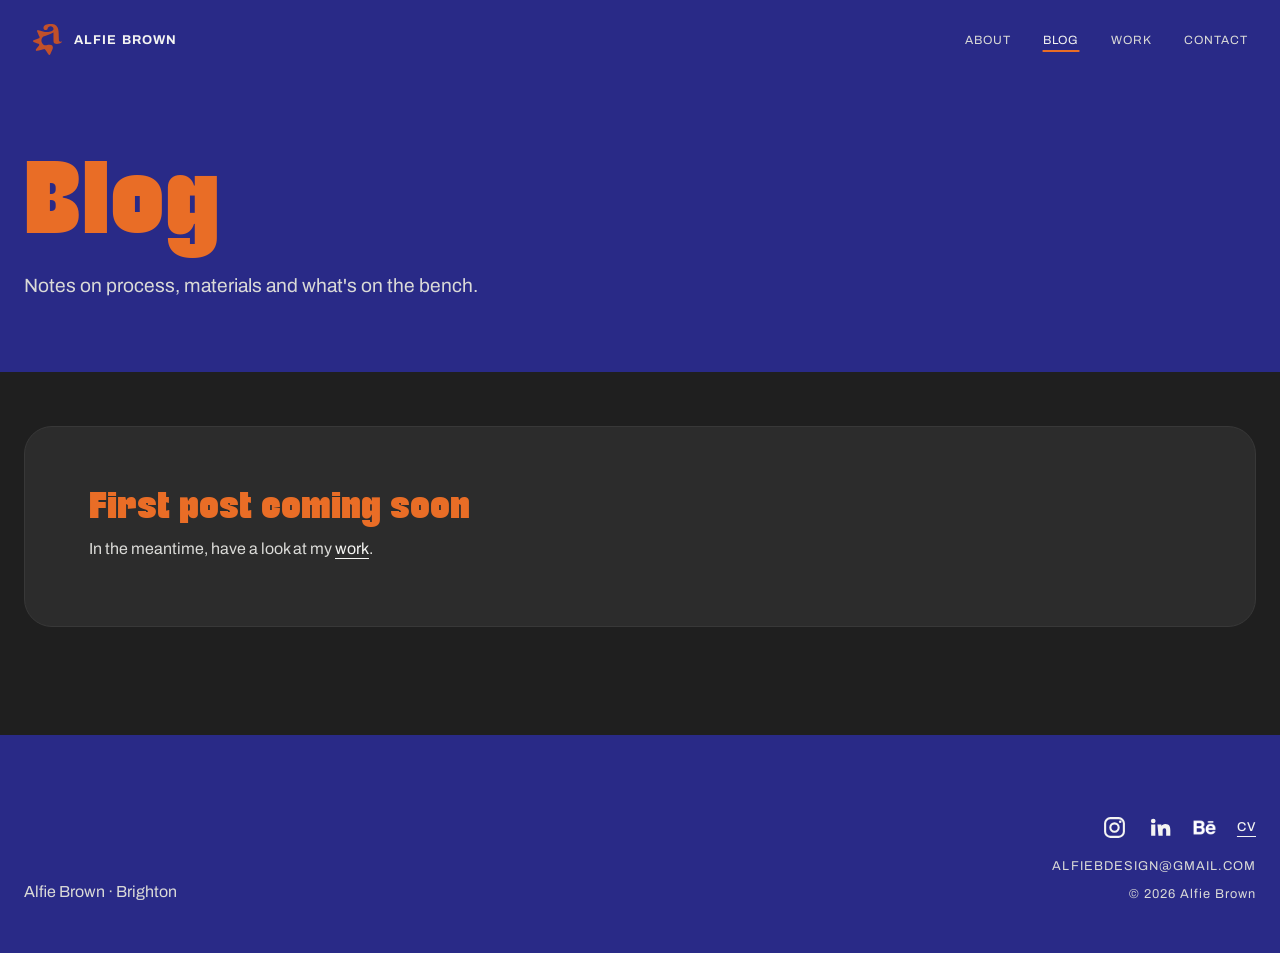
==== blog/index.html @ a63618ec "Add a Blog page and link it from the header - New /blog/ page in the homepage style: indigo intro ba" ====
<!DOCTYPE html>
<html lang="en">
<head>
  <meta charset="UTF-8">
  <meta name="viewport" content="width=device-width, initial-scale=1.0">
  <title>Blog | Alfie Brown</title>
  <link rel="icon" href="/assets/logos/a-logo.svg" type="image/svg+xml">
  <meta name="description" content="Notes from Alfie Brown, a Brighton-based product designer: process, materials and what's on the bench.">
  <link rel="canonical" href="https://alfiebrowndesign.co.uk/blog/">
  <meta property="og:type" content="website">
  <meta property="og:title" content="Blog | Alfie Brown">
  <meta property="og:description" content="Notes from Alfie Brown, a Brighton-based product designer: process, materials and what's on the bench.">
  <meta property="og:url" content="https://alfiebrowndesign.co.uk/blog/">
  <meta property="og:image" content="https://alfiebrowndesign.co.uk/assets/images/general/share-image.jpg">
  <meta name="twitter:card" content="summary_large_image">
  <meta name="twitter:title" content="Blog | Alfie Brown">
  <meta name="twitter:description" content="Notes from Alfie Brown, a Brighton-based product designer: process, materials and what's on the bench.">
  <meta name="twitter:image" content="https://alfiebrowndesign.co.uk/assets/images/general/share-image.jpg">
  <link rel="preconnect" href="https://fonts.googleapis.com">
  <link rel="preconnect" href="https://fonts.gstatic.com" crossorigin>
  <link rel="stylesheet" href="https://fonts.googleapis.com/css2?family=Archivo:wght@400;600;700;900&family=Archivo+Black&family=IBM+Plex+Mono:wght@400;500&display=swap">
  <link rel="stylesheet" href="/theme-tokens.css">
  <link rel="stylesheet" href="/site-header.css">
  <style>
    /* TODO: confirm Quwela DEMO licence (Ragamkata Studio) allows web use before publishing */
    @font-face {
      font-family: "Quwela";
      src: url("/assets/fonts/quwela-demo-regular.ttf") format("truetype");
      font-style: normal;
      font-weight: 400;
      font-display: swap;
    }

    /* Same tokens, header, hero band and footer as the homepage */
    :root { --header-h: 80px; }
    @media (max-width: 720px) { :root { --header-h: 64px; } }

    * { box-sizing: border-box; margin: 0; padding: 0; }

    html {
      scroll-behavior: smooth;
      background: var(--bg-page);
      overflow-x: clip;
    }

    body {
      position: relative;
      min-height: 100vh;
      background: var(--bg-page);
      color: var(--ink-body);
      font-family: var(--font-sans);
      line-height: 1.6;
      overflow-x: hidden;
    }

    a { color: inherit; text-decoration: none; }

    .page-shell {
      display: flex;
      flex-direction: column;
      width: min(1280px, calc(100% - 48px));
      min-height: 100vh;
      margin: 0 auto;
    }

    .page-shell > main { flex: 1; }

    /* Header: clear over the indigo band, frosted once you scroll */
    .sticky-header {
      background: transparent;
      border-bottom: 1px solid transparent;
      box-shadow: none;
      backdrop-filter: none;
      -webkit-backdrop-filter: none;
      transition: background-color 300ms ease, border-color 300ms ease, box-shadow 300ms ease;
    }

    .sticky-header.is-scrolled {
      background: rgba(31, 31, 31, 0.82);
      border-bottom-color: var(--rule);
      box-shadow: 0 8px 32px rgba(0, 0, 0, 0.35), inset 0 1px 0 rgba(255, 255, 255, 0.04);
      backdrop-filter: blur(20px) saturate(180%);
      -webkit-backdrop-filter: blur(20px) saturate(180%);
    }

    .site-header-nav a { color: var(--ink-body); }

    .site-header-nav a:hover,
    .site-header-nav a:focus-visible,
    .site-header-nav a[aria-current="page"] {
      color: var(--ink-strong);
      text-decoration: underline;
      text-decoration-color: var(--accent);
      text-decoration-thickness: 2px;
      text-underline-offset: 6px;
    }

    .site-header-menu-links a:focus-visible {
      outline: 2px solid var(--focus);
      outline-offset: 6px;
    }

    .site-header-menu-panel { transition: opacity 180ms ease, visibility 0s linear 180ms; }
    .site-header-menu-panel.is-open { transition: opacity 180ms ease, visibility 0s; }

    /* Indigo intro band, full bleed like the homepage hero */
    .blog-hero {
      position: relative;
      left: 50%;
      width: 100vw;
      transform: translateX(-50%);
      padding: calc(var(--header-h) + clamp(48px, 9vh, 96px)) 0 clamp(48px, 8vh, 88px);
      background: var(--brand-indigo);
    }

    .blog-hero__inner {
      width: min(1280px, calc(100% - 48px));
      margin: 0 auto;
    }

    .blog-hero h1 {
      margin: 0 0 20px;
      color: var(--accent);
      font-family: "Quwela", var(--font-sans);
      font-size: clamp(3.5rem, 8vw, 6rem);
      font-weight: 400;
      line-height: 0.95;
    }

    .blog-hero p {
      max-width: 60ch;
      color: var(--ink-body);
      font-size: 1.2rem;
      line-height: 1.45;
    }

    /* Posts use the same card pattern as the work grid */
    .posts {
      padding: 54px 0 12px;
    }

    .post-list {
      display: grid;
      grid-template-columns: repeat(2, minmax(0, 1fr));
      gap: 34px clamp(28px, 7vw, 66px);
    }

    .post-item {
      position: relative;
      display: flex;
      min-width: 0;
      flex-direction: column;
    }

    .post-thumb {
      position: relative;
      width: 100%;
      aspect-ratio: 1.6;
      overflow: hidden;
      border-radius: 28px;
      background-color: var(--bg-raised);
    }

    .post-thumb img {
      position: absolute;
      inset: 0;
      width: 100%;
      height: 100%;
      object-fit: cover;
      transition: scale 600ms cubic-bezier(0.2, 0.8, 0.2, 1);
    }

    .post-item:hover .post-thumb img,
    .post-item:has(h3 a:focus-visible) .post-thumb img { scale: 1.03; }

    .post-item:has(h3 a:focus-visible) .post-thumb {
      outline: 2px solid var(--focus);
      outline-offset: 4px;
    }

    .post-meta {
      display: flex;
      flex-direction: column;
      gap: 0.4rem;
      padding: 14px 0 0;
    }

    .post-tag {
      color: var(--ink-muted);
      font-family: "IBM Plex Mono", monospace;
      font-size: 0.72rem;
      font-weight: 500;
      letter-spacing: 0.12em;
      line-height: 1.4;
      text-transform: uppercase;
    }

    .post-meta h3 {
      color: var(--ink-body);
      font-family: "IBM Plex Mono", monospace;
      font-size: 0.8rem;
      font-weight: 400;
      line-height: 1.2;
    }

    .post-meta h3 a {
      display: inline-block;
      padding-bottom: 0.15em;
      background: linear-gradient(var(--accent), var(--accent)) left bottom / 0% 2px no-repeat;
      transition: background-size 1s cubic-bezier(0.22, 1, 0.36, 1), color 200ms ease;
    }

    .post-meta h3 a::after {
      content: "";
      position: absolute;
      inset: 0;
    }

    .post-item:hover .post-meta h3 a,
    .post-meta h3 a:focus-visible {
      background-size: 100% 2px;
      color: var(--accent-text);
      outline: none;
    }

    .post-desc {
      max-width: 60ch;
      color: var(--ink-body);
      font-size: 0.95rem;
      line-height: 1.5;
    }

    /* Shown until the first post goes up */
    .blog-empty {
      display: grid;
      gap: 10px;
      padding: clamp(32px, 6vw, 64px);
      border: 1px solid var(--rule);
      border-radius: 28px;
      background: var(--bg-raised);
    }

    .blog-empty h2 {
      color: var(--accent);
      font-family: "Quwela", var(--font-sans);
      font-size: clamp(1.6rem, 3vw, 2.2rem);
      font-weight: 400;
      line-height: 1;
    }

    .blog-empty p {
      color: var(--ink-body);
      font-size: 1rem;
    }

    .blog-empty a {
      color: var(--ink-strong);
      text-decoration: underline;
      text-decoration-thickness: 1px;
      text-underline-offset: 4px;
    }

    .blog-empty a:hover,
    .blog-empty a:focus-visible { color: var(--accent-text); }

    @media (prefers-reduced-motion: reduce) {
      .post-thumb img,
      .post-meta h3 a { transition: none; }
      .post-item:hover .post-thumb img,
      .post-item:has(h3 a:focus-visible) .post-thumb img { scale: 1; }
    }

    @media (max-width: 767px) {
      .post-list { grid-template-columns: minmax(0, 1fr); gap: 2.5rem; }
      .blog-hero p { font-size: 1.05rem; }
    }

    /* Footer, as on the homepage */
    .site-footer {
      display: flex;
      align-items: flex-end;
      justify-content: space-between;
      gap: 2rem;
      width: 100vw;
      padding: 72px max(24px, calc((100vw - 1280px) / 2)) 48px;
      margin: 96px 0 0 calc(50% - 50vw);
      background: var(--brand-indigo);
      color: var(--ink-body);
    }

    .footer-copy { max-width: 560px; }

    .footer-meta {
      display: flex;
      flex-direction: column;
      align-items: flex-end;
      gap: 0.5rem;
      color: var(--ink-body);
      font-size: 0.8rem;
      letter-spacing: 0.08em;
      text-transform: uppercase;
    }

    .footer-meta .footer-name { text-transform: none; }

    .footer-social {
      display: flex;
      align-items: center;
      gap: 0.25rem;
    }

    .instagram-link,
    .linkedin-link,
    .behance-link {
      display: inline-flex;
      padding: 0.5rem;
      color: var(--ink-strong);
      transition: color 0.25s ease, opacity 0.25s ease;
    }

    .instagram-link svg,
    .linkedin-link svg,
    .behance-link img { width: 25px; height: 25px; }

    .behance-link img { filter: brightness(0) invert(1); }
    .behance-link:hover,
    .behance-link:focus-visible { opacity: 0.7; }

    .instagram-link .instagram-gradient { opacity: 0; transition: opacity 0.25s ease; }
    .instagram-link:hover .instagram-gradient,
    .instagram-link:focus-visible .instagram-gradient { opacity: 1; }

    .linkedin-link:hover,
    .linkedin-link:focus-visible { color: #0A66C2; }

    .footer-meta .cv-link {
      padding: 0 0 0 8px;
      color: var(--ink-strong);
      font-size: 0.8rem;
      font-weight: 500;
      letter-spacing: 0.08em;
      text-decoration: underline;
      text-decoration-thickness: 1px;
      text-underline-offset: 5px;
    }

    .footer-meta .cv-link:hover,
    .footer-meta .cv-link:focus-visible {
      color: var(--ink-strong);
      text-decoration-thickness: 2px;
    }

    @media (max-width: 900px) {
      .site-footer { flex-direction: column; align-items: flex-start; }
      .footer-meta { align-items: flex-start; }
    }

    .visually-hidden {
      position: absolute;
      width: 1px;
      height: 1px;
      overflow: hidden;
      clip-path: inset(50%);
      white-space: nowrap;
    }
  </style>
</head>
<body id="top">
  <div class="page-shell">
    <header class="sticky-header site-header">
      <div class="site-header-brand">
        <a href="/" aria-label="Back to home"><img class="site-header-logo" src="/assets/logos/a-logo.svg" alt="Alfie Brown logo"></a>
        <span>Alfie Brown</span>
      </div>
      <nav class="site-header-nav" aria-label="Main navigation">
        <a href="/#about">About</a>
        <a href="/blog/" aria-current="page">Blog</a>
        <a href="/#work">Work</a>
        <a href="/#contact">Contact</a>
      </nav>
      <button class="site-header-menu-toggle" type="button" aria-label="Open menu" aria-expanded="false" aria-controls="menu-panel">
        <span></span>
        <span></span>
        <span></span>
      </button>
    </header>
    <div class="site-header-menu-panel" id="menu-panel" aria-hidden="true">
      <nav class="site-header-menu-links" aria-label="Mobile navigation">
        <a href="/#about">About</a>
        <a href="/blog/" aria-current="page">Blog</a>
        <a href="/#work">Work</a>
        <a href="/#contact">Contact</a>
      </nav>
    </div>

    <main>
      <section class="blog-hero" aria-labelledby="blog-title">
        <div class="blog-hero__inner">
          <h1 id="blog-title">Blog</h1>
          <!-- Intro line: swap for Alfie's own text -->
          <p>Notes on process, materials and what's on the bench.</p>
        </div>
      </section>

      <section class="posts" aria-labelledby="posts-title">
        <h2 class="visually-hidden" id="posts-title">Posts</h2>

        <!--
          Posts go in .post-list, newest first. Copy this block for each one:

          <article class="post-item">
            <div class="post-thumb"><img src="/assets/images/blog/POST-IMAGE.webp" alt="DESCRIBE THE IMAGE" loading="lazy"></div>
            <div class="post-meta">
              <p class="post-tag"><time datetime="2026-11-01">1 Nov 2026</time> · Process</p>
              <h3><a href="/blog/POST-SLUG">Post title</a></h3>
              <p class="post-desc">One or two sentences on what the post is about.</p>
            </div>
          </article>

          Remove .blog-empty once the first post is in.
        -->
        <div class="post-list"></div>

        <div class="blog-empty">
          <h2>First post coming soon</h2>
          <p>In the meantime, have a look at my <a href="/#work">work</a>.</p>
        </div>
      </section>
    </main>

    <footer class="site-footer">
      <div class="footer-copy">
        <span>Alfie Brown · Brighton</span>
      </div>
      <div class="footer-meta">
        <div class="footer-social">
          <a class="instagram-link" href="https://www.instagram.com/alfiebdesign/" target="_blank" rel="noopener noreferrer" aria-label="Instagram"><svg viewBox="0 0 24 24" aria-hidden="true"><defs><linearGradient id="instagram-gradient-fill" x1="0" y1="24" x2="24" y2="0" gradientUnits="userSpaceOnUse"><stop offset="0" stop-color="#feda75"/><stop offset="0.5" stop-color="#d62976"/><stop offset="1" stop-color="#4f5bd5"/></linearGradient></defs><rect x="3" y="3" width="18" height="18" rx="5" fill="none" stroke="currentColor" stroke-width="2"/><circle cx="12" cy="12" r="4" fill="none" stroke="currentColor" stroke-width="2"/><circle cx="17.5" cy="6.5" r="1.25" fill="currentColor"/><g class="instagram-gradient" fill="none" stroke="url(#instagram-gradient-fill)" stroke-width="2"><rect x="3" y="3" width="18" height="18" rx="5"/><circle cx="12" cy="12" r="4"/></g><circle class="instagram-gradient" cx="17.5" cy="6.5" r="1.25" fill="url(#instagram-gradient-fill)"/></svg></a>
          <a class="linkedin-link" href="https://www.linkedin.com/in/alfie-brown-148322386" target="_blank" rel="noopener noreferrer" aria-label="LinkedIn"><svg viewBox="0 0 24 24" aria-hidden="true"><path fill="currentColor" d="M4 9h4v11H4zM6 3.5a2.25 2.25 0 1 1 0 4.5 2.25 2.25 0 0 1 0-4.5zM10 9h3.8v1.6h.05c.53-1 1.83-2 3.77-2 4.03 0 4.78 2.65 4.78 6.1V20h-4v-4.7c0-1.12-.02-2.56-1.56-2.56-1.56 0-1.8 1.22-1.8 2.48V20h-4z"/></svg></a>
          <a class="behance-link" href="https://www.behance.net/alfiebrown15" target="_blank" rel="noopener noreferrer" aria-label="Behance"><img src="/assets/logos/behance.webp" alt="" aria-hidden="true"></a>
          <a class="cv-link" href="/assets/files/alfie-brown-cv.pdf" target="_blank" rel="noopener noreferrer">CV</a>
        </div>
        <a href="mailto:alfiebdesign@gmail.com">alfiebdesign@gmail.com</a>
        <span class="footer-name">© 2026 Alfie Brown</span>
      </div>
    </footer>
  </div>

  <script>
    const header = document.querySelector('.sticky-header');
    const menuToggle = document.querySelector('.site-header-menu-toggle');
    const menuPanel = document.getElementById('menu-panel');
    const menuLinks = menuPanel.querySelectorAll('a');

    const syncHeaderState = () => header.classList.toggle('is-scrolled', window.scrollY > 40);
    window.addEventListener('scroll', syncHeaderState, { passive: true });
    syncHeaderState();

    const setMenu = (open, returnFocus = false) => {
      menuToggle.setAttribute('aria-expanded', String(open));
      menuToggle.setAttribute('aria-label', open ? 'Close menu' : 'Open menu');
      menuPanel.classList.toggle('is-open', open);
      menuPanel.setAttribute('aria-hidden', String(!open));
      document.body.classList.toggle('site-menu-open', open);
      if (open) menuLinks[0].focus();
      else if (returnFocus) menuToggle.focus();
    };

    menuToggle.addEventListener('click', () => setMenu(menuToggle.getAttribute('aria-expanded') !== 'true'));
    menuLinks.forEach((link) => link.addEventListener('click', () => setMenu(false)));
    document.addEventListener('keydown', (event) => {
      if (event.key === 'Escape' && menuToggle.getAttribute('aria-expanded') === 'true') setMenu(false, true);
    });
  </script>
</body>
</html>
---- theme-tokens.css ----
:root {
  /* surfaces */
  --bg-page: #1F1F1F;
  --bg-raised: #2C2C2C;
  --bg-sunken: #2C2C2C;

  /* ink */
  --ink-body: #DADAD7;
  --ink-strong: #F4F4F2;
  --ink-muted: #9A9A96;

  /* title */
  --title: #F4F4F2;

  /* brand */
  --brand-indigo: #292A87;

  /* accent */
  --accent: #E96D26;
  --accent-text: #E96D26;
  --accent-deep: #E96D26;
  --on-accent: #1F1F1F;

  /* lines */
  --rule: #383838;
  --border-control: #383838;
  --focus: #E96D26;

  /* radii */
  --radius-sm: 4px;
  --radius-md: 10px;
  --radius-lg: 20px;
  --radius-pill: 999px;

  /* shadows */
  --shadow-sm: 0 1px 2px rgba(0, 0, 0, 0.2);
  --shadow-md: 0 6px 18px rgba(0, 0, 0, 0.3);
  --shadow-lift: 0 18px 40px rgba(0, 0, 0, 0.4);

  /* spacing */
  --space-1: 4px;
  --space-2: 8px;
  --space-3: 12px;
  --space-4: 16px;
  --space-5: 24px;
  --space-6: 32px;
  --space-7: 48px;
  --space-8: 64px;
  --space-9: 96px;
  --space-10: 128px;
  --space-11: 160px;

  /* line-length caps */
  --measure-narrow: 46ch;
  --measure-default: 62ch;
  --measure-wide: 76ch;

  /* typography */
  --font-display: "Archivo Black", "Archivo", system-ui, sans-serif;
  --font-sans: "Archivo", system-ui, sans-serif;
}

p {
  max-width: var(--measure-default);
  font-weight: 400;
  text-align: left;
}
---- site-header.css ----
.site-header {
  position: fixed;
  top: 0;
  left: 0;
  right: 0;
  z-index: 1000;
  display: flex;
  align-items: center;
  justify-content: space-between;
  width: 100%;
  min-height: 80px;
  padding: 1rem clamp(1.25rem, 4vw, 2rem);
  background: rgba(31, 31, 31, 0.82);
  border-bottom: 1px solid var(--rule);
  box-shadow: 0 8px 32px rgba(0, 0, 0, 0.35), inset 0 1px 0 rgba(255, 255, 255, 0.04);
  box-sizing: border-box;
  backdrop-filter: blur(20px) saturate(180%);
  -webkit-backdrop-filter: blur(20px) saturate(180%);
}
.site-header-logo {
  display: block;
  width: 31.2px;
  height: 31.2px;
  object-fit: contain;
  transition: transform 180ms ease;
}
.site-header-logo:hover,
.site-header-logo:focus-visible { transform: scale(1.2); }
.site-header-brand {
  display: inline-flex;
  align-items: center;
  gap: 0.7rem;
  color: var(--ink-strong);
  font: 700 0.8rem var(--font-sans);
  letter-spacing: 0.08em;
  text-transform: uppercase;
}
.site-header-nav {
  display: flex;
  align-items: center;
  gap: 2rem;
  font: 0.75rem var(--font-sans);
  letter-spacing: 0.08em;
  text-transform: uppercase;
}
.site-header a { color: var(--ink-strong); text-decoration: none; }
.site-header-nav a:hover,
.site-header-nav a:focus-visible { color: var(--accent-text); }
.site-header-menu-toggle {
  display: none;
  width: 44px;
  height: 44px;
  border: 0;
  border-radius: 0;
  background: transparent;
  cursor: pointer;
}
.site-header-menu-toggle span {
  display: block;
  width: 21px;
  height: 2px;
  margin: 5px auto;
  background: var(--ink-strong);
  transition: transform 180ms ease, opacity 180ms ease;
}
.site-header-menu-toggle[aria-expanded="true"] span:first-child { transform: translateY(7px) rotate(45deg); }
.site-header-menu-toggle[aria-expanded="true"] span:nth-child(2) { opacity: 0; }
.site-header-menu-toggle[aria-expanded="true"] span:last-child { transform: translateY(-7px) rotate(-45deg); }
.site-header-menu-panel {
  position: fixed;
  inset: 0;
  z-index: 900;
  display: grid;
  place-items: center;
  background: var(--bg-page);
  opacity: 0;
  visibility: hidden;
  transition: opacity 180ms ease, visibility 180ms ease;
}
.site-header-menu-panel.is-open { opacity: 1; visibility: visible; }
.site-header-menu-links { display: grid; gap: 1.25rem; text-align: center; }
.site-header-menu-links a { font: 900 clamp(2.2rem, 9vw, 5rem)/0.9 var(--font-display); letter-spacing: -0.02em; }
body.site-menu-open { overflow: hidden; }
body.has-site-header { padding-top: 80px; }
@media (max-width: 720px) {
  .site-header { min-height: 64px; padding: 1rem 1.25rem; }
  .site-header-nav { display: none; }
  .site-header-menu-toggle { display: block; }
  body.has-site-header { padding-top: 64px; }
}
/* The link for the page you're on */
.site-header-nav a[aria-current="page"],
.site-header-menu-links a[aria-current="page"] { color: var(--accent-text); }
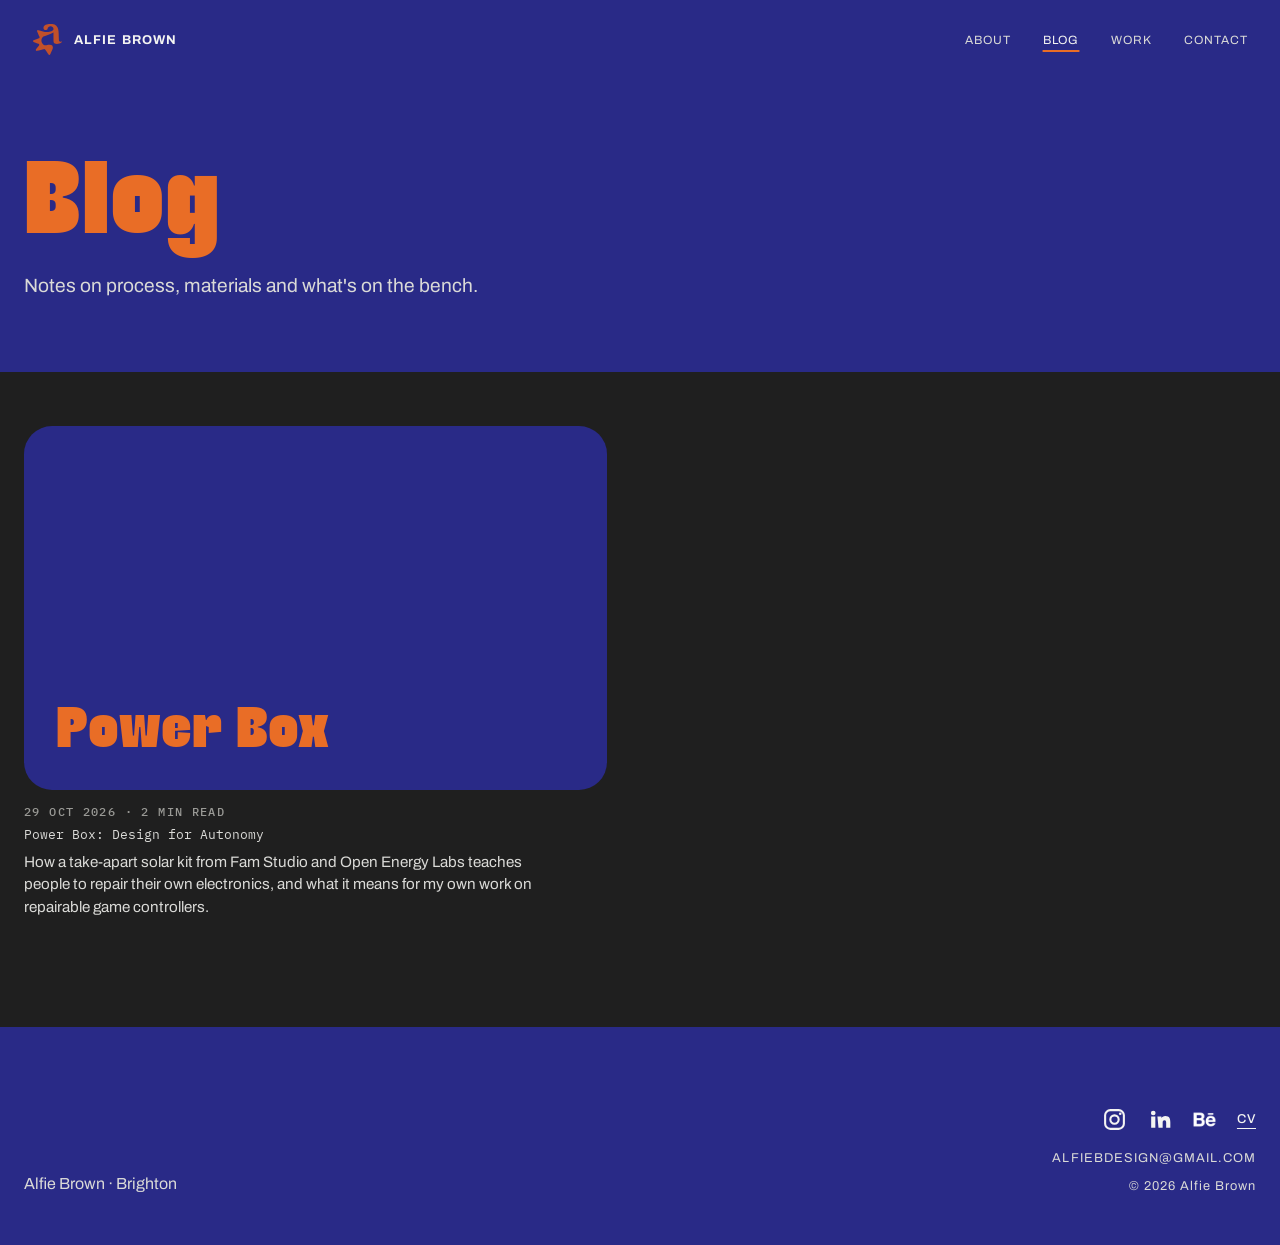
==== commit 6da5df02: "Publish the first blog post: Power Box, Design for Autonomy - New post page at /blog/power-box-desig" ====
--- a/blog/index.html
+++ b/blog/index.html
@@ -21,349 +21,7 @@
   <link rel="stylesheet" href="https://fonts.googleapis.com/css2?family=Archivo:wght@400;600;700;900&family=Archivo+Black&family=IBM+Plex+Mono:wght@400;500&display=swap">
   <link rel="stylesheet" href="/theme-tokens.css">
   <link rel="stylesheet" href="/site-header.css">
-  <style>
-    /* TODO: confirm Quwela DEMO licence (Ragamkata Studio) allows web use before publishing */
-    @font-face {
-      font-family: "Quwela";
-      src: url("/assets/fonts/quwela-demo-regular.ttf") format("truetype");
-      font-style: normal;
-      font-weight: 400;
-      font-display: swap;
-    }
-
-    /* Same tokens, header, hero band and footer as the homepage */
-    :root { --header-h: 80px; }
-    @media (max-width: 720px) { :root { --header-h: 64px; } }
-
-    * { box-sizing: border-box; margin: 0; padding: 0; }
-
-    html {
-      scroll-behavior: smooth;
-      background: var(--bg-page);
-      overflow-x: clip;
-    }
-
-    body {
-      position: relative;
-      min-height: 100vh;
-      background: var(--bg-page);
-      color: var(--ink-body);
-      font-family: var(--font-sans);
-      line-height: 1.6;
-      overflow-x: hidden;
-    }
-
-    a { color: inherit; text-decoration: none; }
-
-    .page-shell {
-      display: flex;
-      flex-direction: column;
-      width: min(1280px, calc(100% - 48px));
-      min-height: 100vh;
-      margin: 0 auto;
-    }
-
-    .page-shell > main { flex: 1; }
-
-    /* Header: clear over the indigo band, frosted once you scroll */
-    .sticky-header {
-      background: transparent;
-      border-bottom: 1px solid transparent;
-      box-shadow: none;
-      backdrop-filter: none;
-      -webkit-backdrop-filter: none;
-      transition: background-color 300ms ease, border-color 300ms ease, box-shadow 300ms ease;
-    }
-
-    .sticky-header.is-scrolled {
-      background: rgba(31, 31, 31, 0.82);
-      border-bottom-color: var(--rule);
-      box-shadow: 0 8px 32px rgba(0, 0, 0, 0.35), inset 0 1px 0 rgba(255, 255, 255, 0.04);
-      backdrop-filter: blur(20px) saturate(180%);
-      -webkit-backdrop-filter: blur(20px) saturate(180%);
-    }
-
-    .site-header-nav a { color: var(--ink-body); }
-
-    .site-header-nav a:hover,
-    .site-header-nav a:focus-visible,
-    .site-header-nav a[aria-current="page"] {
-      color: var(--ink-strong);
-      text-decoration: underline;
-      text-decoration-color: var(--accent);
-      text-decoration-thickness: 2px;
-      text-underline-offset: 6px;
-    }
-
-    .site-header-menu-links a:focus-visible {
-      outline: 2px solid var(--focus);
-      outline-offset: 6px;
-    }
-
-    .site-header-menu-panel { transition: opacity 180ms ease, visibility 0s linear 180ms; }
-    .site-header-menu-panel.is-open { transition: opacity 180ms ease, visibility 0s; }
-
-    /* Indigo intro band, full bleed like the homepage hero */
-    .blog-hero {
-      position: relative;
-      left: 50%;
-      width: 100vw;
-      transform: translateX(-50%);
-      padding: calc(var(--header-h) + clamp(48px, 9vh, 96px)) 0 clamp(48px, 8vh, 88px);
-      background: var(--brand-indigo);
-    }
-
-    .blog-hero__inner {
-      width: min(1280px, calc(100% - 48px));
-      margin: 0 auto;
-    }
-
-    .blog-hero h1 {
-      margin: 0 0 20px;
-      color: var(--accent);
-      font-family: "Quwela", var(--font-sans);
-      font-size: clamp(3.5rem, 8vw, 6rem);
-      font-weight: 400;
-      line-height: 0.95;
-    }
-
-    .blog-hero p {
-      max-width: 60ch;
-      color: var(--ink-body);
-      font-size: 1.2rem;
-      line-height: 1.45;
-    }
-
-    /* Posts use the same card pattern as the work grid */
-    .posts {
-      padding: 54px 0 12px;
-    }
-
-    .post-list {
-      display: grid;
-      grid-template-columns: repeat(2, minmax(0, 1fr));
-      gap: 34px clamp(28px, 7vw, 66px);
-    }
-
-    .post-item {
-      position: relative;
-      display: flex;
-      min-width: 0;
-      flex-direction: column;
-    }
-
-    .post-thumb {
-      position: relative;
-      width: 100%;
-      aspect-ratio: 1.6;
-      overflow: hidden;
-      border-radius: 28px;
-      background-color: var(--bg-raised);
-    }
-
-    .post-thumb img {
-      position: absolute;
-      inset: 0;
-      width: 100%;
-      height: 100%;
-      object-fit: cover;
-      transition: scale 600ms cubic-bezier(0.2, 0.8, 0.2, 1);
-    }
-
-    .post-item:hover .post-thumb img,
-    .post-item:has(h3 a:focus-visible) .post-thumb img { scale: 1.03; }
-
-    .post-item:has(h3 a:focus-visible) .post-thumb {
-      outline: 2px solid var(--focus);
-      outline-offset: 4px;
-    }
-
-    .post-meta {
-      display: flex;
-      flex-direction: column;
-      gap: 0.4rem;
-      padding: 14px 0 0;
-    }
-
-    .post-tag {
-      color: var(--ink-muted);
-      font-family: "IBM Plex Mono", monospace;
-      font-size: 0.72rem;
-      font-weight: 500;
-      letter-spacing: 0.12em;
-      line-height: 1.4;
-      text-transform: uppercase;
-    }
-
-    .post-meta h3 {
-      color: var(--ink-body);
-      font-family: "IBM Plex Mono", monospace;
-      font-size: 0.8rem;
-      font-weight: 400;
-      line-height: 1.2;
-    }
-
-    .post-meta h3 a {
-      display: inline-block;
-      padding-bottom: 0.15em;
-      background: linear-gradient(var(--accent), var(--accent)) left bottom / 0% 2px no-repeat;
-      transition: background-size 1s cubic-bezier(0.22, 1, 0.36, 1), color 200ms ease;
-    }
-
-    .post-meta h3 a::after {
-      content: "";
-      position: absolute;
-      inset: 0;
-    }
-
-    .post-item:hover .post-meta h3 a,
-    .post-meta h3 a:focus-visible {
-      background-size: 100% 2px;
-      color: var(--accent-text);
-      outline: none;
-    }
-
-    .post-desc {
-      max-width: 60ch;
-      color: var(--ink-body);
-      font-size: 0.95rem;
-      line-height: 1.5;
-    }
-
-    /* Shown until the first post goes up */
-    .blog-empty {
-      display: grid;
-      gap: 10px;
-      padding: clamp(32px, 6vw, 64px);
-      border: 1px solid var(--rule);
-      border-radius: 28px;
-      background: var(--bg-raised);
-    }
-
-    .blog-empty h2 {
-      color: var(--accent);
-      font-family: "Quwela", var(--font-sans);
-      font-size: clamp(1.6rem, 3vw, 2.2rem);
-      font-weight: 400;
-      line-height: 1;
-    }
-
-    .blog-empty p {
-      color: var(--ink-body);
-      font-size: 1rem;
-    }
-
-    .blog-empty a {
-      color: var(--ink-strong);
-      text-decoration: underline;
-      text-decoration-thickness: 1px;
-      text-underline-offset: 4px;
-    }
-
-    .blog-empty a:hover,
-    .blog-empty a:focus-visible { color: var(--accent-text); }
-
-    @media (prefers-reduced-motion: reduce) {
-      .post-thumb img,
-      .post-meta h3 a { transition: none; }
-      .post-item:hover .post-thumb img,
-      .post-item:has(h3 a:focus-visible) .post-thumb img { scale: 1; }
-    }
-
-    @media (max-width: 767px) {
-      .post-list { grid-template-columns: minmax(0, 1fr); gap: 2.5rem; }
-      .blog-hero p { font-size: 1.05rem; }
-    }
-
-    /* Footer, as on the homepage */
-    .site-footer {
-      display: flex;
-      align-items: flex-end;
-      justify-content: space-between;
-      gap: 2rem;
-      width: 100vw;
-      padding: 72px max(24px, calc((100vw - 1280px) / 2)) 48px;
-      margin: 96px 0 0 calc(50% - 50vw);
-      background: var(--brand-indigo);
-      color: var(--ink-body);
-    }
-
-    .footer-copy { max-width: 560px; }
-
-    .footer-meta {
-      display: flex;
-      flex-direction: column;
-      align-items: flex-end;
-      gap: 0.5rem;
-      color: var(--ink-body);
-      font-size: 0.8rem;
-      letter-spacing: 0.08em;
-      text-transform: uppercase;
-    }
-
-    .footer-meta .footer-name { text-transform: none; }
-
-    .footer-social {
-      display: flex;
-      align-items: center;
-      gap: 0.25rem;
-    }
-
-    .instagram-link,
-    .linkedin-link,
-    .behance-link {
-      display: inline-flex;
-      padding: 0.5rem;
-      color: var(--ink-strong);
-      transition: color 0.25s ease, opacity 0.25s ease;
-    }
-
-    .instagram-link svg,
-    .linkedin-link svg,
-    .behance-link img { width: 25px; height: 25px; }
-
-    .behance-link img { filter: brightness(0) invert(1); }
-    .behance-link:hover,
-    .behance-link:focus-visible { opacity: 0.7; }
-
-    .instagram-link .instagram-gradient { opacity: 0; transition: opacity 0.25s ease; }
-    .instagram-link:hover .instagram-gradient,
-    .instagram-link:focus-visible .instagram-gradient { opacity: 1; }
-
-    .linkedin-link:hover,
-    .linkedin-link:focus-visible { color: #0A66C2; }
-
-    .footer-meta .cv-link {
-      padding: 0 0 0 8px;
-      color: var(--ink-strong);
-      font-size: 0.8rem;
-      font-weight: 500;
-      letter-spacing: 0.08em;
-      text-decoration: underline;
-      text-decoration-thickness: 1px;
-      text-underline-offset: 5px;
-    }
-
-    .footer-meta .cv-link:hover,
-    .footer-meta .cv-link:focus-visible {
-      color: var(--ink-strong);
-      text-decoration-thickness: 2px;
-    }
-
-    @media (max-width: 900px) {
-      .site-footer { flex-direction: column; align-items: flex-start; }
-      .footer-meta { align-items: flex-start; }
-    }
-
-    .visually-hidden {
-      position: absolute;
-      width: 1px;
-      height: 1px;
-      overflow: hidden;
-      clip-path: inset(50%);
-      white-space: nowrap;
-    }
-  </style>
+  <link rel="stylesheet" href="/blog/blog.css">
 </head>
 <body id="top">
   <div class="page-shell">
@@ -417,13 +75,17 @@
             </div>
           </article>
 
-          Remove .blog-empty once the first post is in.
+          No photo yet? Use <div class="post-thumb post-thumb--type" aria-hidden="true"><span>Short title</span></div> instead.
         -->
-        <div class="post-list"></div>
-
-        <div class="blog-empty">
-          <h2>First post coming soon</h2>
-          <p>In the meantime, have a look at my <a href="/#work">work</a>.</p>
+        <div class="post-list">
+          <article class="post-item">
+            <div class="post-thumb post-thumb--type" aria-hidden="true"><span>Power Box</span></div>
+            <div class="post-meta">
+              <p class="post-tag"><time datetime="2026-10-29">29 Oct 2026</time> · 2 min read</p>
+              <h3><a href="/blog/power-box-design-for-autonomy">Power Box: Design for Autonomy</a></h3>
+              <p class="post-desc">How a take-apart solar kit from Fam Studio and Open Energy Labs teaches people to repair their own electronics, and what it means for my own work on repairable game controllers.</p>
+            </div>
+          </article>
         </div>
       </section>
     </main>
--- a/site-header.css
+++ b/site-header.css
@@ -89,5 +89,5 @@
   body.has-site-header { padding-top: 64px; }
 }
 /* The link for the page you're on */
-.site-header-nav a[aria-current="page"],
-.site-header-menu-links a[aria-current="page"] { color: var(--accent-text); }
+.site-header-nav a[aria-current],
+.site-header-menu-links a[aria-current] { color: var(--accent-text); }
--- a/blog/blog.css
+++ b/blog/blog.css
@@ -0,0 +1,447 @@
+/* TODO: confirm Quwela DEMO licence (Ragamkata Studio) allows web use before publishing */
+@font-face {
+  font-family: "Quwela";
+  src: url("/assets/fonts/quwela-demo-regular.ttf") format("truetype");
+  font-style: normal;
+  font-weight: 400;
+  font-display: swap;
+}
+
+/* Same tokens, header, hero band and footer as the homepage */
+:root { --header-h: 80px; }
+@media (max-width: 720px) { :root { --header-h: 64px; } }
+
+* { box-sizing: border-box; margin: 0; padding: 0; }
+
+html {
+  scroll-behavior: smooth;
+  background: var(--bg-page);
+  overflow-x: clip;
+}
+
+body {
+  position: relative;
+  min-height: 100vh;
+  background: var(--bg-page);
+  color: var(--ink-body);
+  font-family: var(--font-sans);
+  line-height: 1.6;
+  overflow-x: hidden;
+}
+
+a { color: inherit; text-decoration: none; }
+
+.page-shell {
+  display: flex;
+  flex-direction: column;
+  width: min(1280px, calc(100% - 48px));
+  min-height: 100vh;
+  margin: 0 auto;
+}
+
+.page-shell > main { flex: 1; }
+
+/* Header: clear over the indigo band, frosted once you scroll */
+.sticky-header {
+  background: transparent;
+  border-bottom: 1px solid transparent;
+  box-shadow: none;
+  backdrop-filter: none;
+  -webkit-backdrop-filter: none;
+  transition: background-color 300ms ease, border-color 300ms ease, box-shadow 300ms ease;
+}
+
+.sticky-header.is-scrolled {
+  background: rgba(31, 31, 31, 0.82);
+  border-bottom-color: var(--rule);
+  box-shadow: 0 8px 32px rgba(0, 0, 0, 0.35), inset 0 1px 0 rgba(255, 255, 255, 0.04);
+  backdrop-filter: blur(20px) saturate(180%);
+  -webkit-backdrop-filter: blur(20px) saturate(180%);
+}
+
+.site-header-nav a { color: var(--ink-body); }
+
+.site-header-nav a:hover,
+.site-header-nav a:focus-visible,
+.site-header-nav a[aria-current] {
+  color: var(--ink-strong);
+  text-decoration: underline;
+  text-decoration-color: var(--accent);
+  text-decoration-thickness: 2px;
+  text-underline-offset: 6px;
+}
+
+.site-header-menu-links a:focus-visible {
+  outline: 2px solid var(--focus);
+  outline-offset: 6px;
+}
+
+.site-header-menu-panel { transition: opacity 180ms ease, visibility 0s linear 180ms; }
+.site-header-menu-panel.is-open { transition: opacity 180ms ease, visibility 0s; }
+
+/* Indigo intro band, full bleed like the homepage hero */
+.blog-hero {
+  position: relative;
+  left: 50%;
+  width: 100vw;
+  transform: translateX(-50%);
+  padding: calc(var(--header-h) + clamp(48px, 9vh, 96px)) 0 clamp(48px, 8vh, 88px);
+  background: var(--brand-indigo);
+}
+
+.blog-hero__inner {
+  width: min(1280px, calc(100% - 48px));
+  margin: 0 auto;
+}
+
+.blog-hero h1 {
+  margin: 0 0 20px;
+  color: var(--accent);
+  font-family: "Quwela", var(--font-sans);
+  font-size: clamp(3.5rem, 8vw, 6rem);
+  font-weight: 400;
+  line-height: 0.95;
+}
+
+.blog-hero p {
+  max-width: 60ch;
+  color: var(--ink-body);
+  font-size: 1.2rem;
+  line-height: 1.45;
+}
+
+/* Posts use the same card pattern as the work grid */
+.posts {
+  padding: 54px 0 12px;
+}
+
+.post-list {
+  display: grid;
+  grid-template-columns: repeat(2, minmax(0, 1fr));
+  gap: 34px clamp(28px, 7vw, 66px);
+}
+
+.post-item {
+  position: relative;
+  display: flex;
+  min-width: 0;
+  flex-direction: column;
+}
+
+.post-thumb {
+  position: relative;
+  width: 100%;
+  aspect-ratio: 1.6;
+  overflow: hidden;
+  border-radius: 28px;
+  background-color: var(--bg-raised);
+}
+
+.post-thumb img {
+  position: absolute;
+  inset: 0;
+  width: 100%;
+  height: 100%;
+  object-fit: cover;
+  transition: scale 600ms cubic-bezier(0.2, 0.8, 0.2, 1);
+}
+
+.post-item:hover .post-thumb img,
+.post-item:has(h3 a:focus-visible) .post-thumb img { scale: 1.03; }
+
+.post-item:has(h3 a:focus-visible) .post-thumb {
+  outline: 2px solid var(--focus);
+  outline-offset: 4px;
+}
+
+.post-meta {
+  display: flex;
+  flex-direction: column;
+  gap: 0.4rem;
+  padding: 14px 0 0;
+}
+
+.post-tag {
+  color: var(--ink-muted);
+  font-family: "IBM Plex Mono", monospace;
+  font-size: 0.72rem;
+  font-weight: 500;
+  letter-spacing: 0.12em;
+  line-height: 1.4;
+  text-transform: uppercase;
+}
+
+.post-meta h3 {
+  color: var(--ink-body);
+  font-family: "IBM Plex Mono", monospace;
+  font-size: 0.8rem;
+  font-weight: 400;
+  line-height: 1.2;
+}
+
+.post-meta h3 a {
+  display: inline-block;
+  padding-bottom: 0.15em;
+  background: linear-gradient(var(--accent), var(--accent)) left bottom / 0% 2px no-repeat;
+  transition: background-size 1s cubic-bezier(0.22, 1, 0.36, 1), color 200ms ease;
+}
+
+.post-meta h3 a::after {
+  content: "";
+  position: absolute;
+  inset: 0;
+}
+
+.post-item:hover .post-meta h3 a,
+.post-meta h3 a:focus-visible {
+  background-size: 100% 2px;
+  color: var(--accent-text);
+  outline: none;
+}
+
+.post-desc {
+  max-width: 60ch;
+  color: var(--ink-body);
+  font-size: 0.95rem;
+  line-height: 1.5;
+}
+
+/* Shown until the first post goes up */
+.blog-empty {
+  display: grid;
+  gap: 10px;
+  padding: clamp(32px, 6vw, 64px);
+  border: 1px solid var(--rule);
+  border-radius: 28px;
+  background: var(--bg-raised);
+}
+
+.blog-empty h2 {
+  color: var(--accent);
+  font-family: "Quwela", var(--font-sans);
+  font-size: clamp(1.6rem, 3vw, 2.2rem);
+  font-weight: 400;
+  line-height: 1;
+}
+
+.blog-empty p {
+  color: var(--ink-body);
+  font-size: 1rem;
+}
+
+.blog-empty a {
+  color: var(--ink-strong);
+  text-decoration: underline;
+  text-decoration-thickness: 1px;
+  text-underline-offset: 4px;
+}
+
+.blog-empty a:hover,
+.blog-empty a:focus-visible { color: var(--accent-text); }
+
+@media (prefers-reduced-motion: reduce) {
+  .post-thumb img,
+  .post-meta h3 a { transition: none; }
+  .post-item:hover .post-thumb img,
+  .post-item:has(h3 a:focus-visible) .post-thumb img { scale: 1; }
+}
+
+@media (max-width: 767px) {
+  .post-list { grid-template-columns: minmax(0, 1fr); gap: 2.5rem; }
+  .blog-hero p { font-size: 1.05rem; }
+}
+
+/* Footer, as on the homepage */
+.site-footer {
+  display: flex;
+  align-items: flex-end;
+  justify-content: space-between;
+  gap: 2rem;
+  width: 100vw;
+  padding: 72px max(24px, calc((100vw - 1280px) / 2)) 48px;
+  margin: 96px 0 0 calc(50% - 50vw);
+  background: var(--brand-indigo);
+  color: var(--ink-body);
+}
+
+.footer-copy { max-width: 560px; }
+
+.footer-meta {
+  display: flex;
+  flex-direction: column;
+  align-items: flex-end;
+  gap: 0.5rem;
+  color: var(--ink-body);
+  font-size: 0.8rem;
+  letter-spacing: 0.08em;
+  text-transform: uppercase;
+}
+
+.footer-meta .footer-name { text-transform: none; }
+
+.footer-social {
+  display: flex;
+  align-items: center;
+  gap: 0.25rem;
+}
+
+.instagram-link,
+.linkedin-link,
+.behance-link {
+  display: inline-flex;
+  padding: 0.5rem;
+  color: var(--ink-strong);
+  transition: color 0.25s ease, opacity 0.25s ease;
+}
+
+.instagram-link svg,
+.linkedin-link svg,
+.behance-link img { width: 25px; height: 25px; }
+
+.behance-link img { filter: brightness(0) invert(1); }
+.behance-link:hover,
+.behance-link:focus-visible { opacity: 0.7; }
+
+.instagram-link .instagram-gradient { opacity: 0; transition: opacity 0.25s ease; }
+.instagram-link:hover .instagram-gradient,
+.instagram-link:focus-visible .instagram-gradient { opacity: 1; }
+
+.linkedin-link:hover,
+.linkedin-link:focus-visible { color: #0A66C2; }
+
+.footer-meta .cv-link {
+  padding: 0 0 0 8px;
+  color: var(--ink-strong);
+  font-size: 0.8rem;
+  font-weight: 500;
+  letter-spacing: 0.08em;
+  text-decoration: underline;
+  text-decoration-thickness: 1px;
+  text-underline-offset: 5px;
+}
+
+.footer-meta .cv-link:hover,
+.footer-meta .cv-link:focus-visible {
+  color: var(--ink-strong);
+  text-decoration-thickness: 2px;
+}
+
+@media (max-width: 900px) {
+  .site-footer { flex-direction: column; align-items: flex-start; }
+  .footer-meta { align-items: flex-start; }
+}
+
+.visually-hidden {
+  position: absolute;
+  width: 1px;
+  height: 1px;
+  overflow: hidden;
+  clip-path: inset(50%);
+  white-space: nowrap;
+}
+
+/* Card thumbnail for a post without a photo yet: the title set as type */
+.post-thumb--type {
+  display: flex;
+  align-items: flex-end;
+  padding: clamp(20px, 3vw, 32px);
+  background: var(--brand-indigo);
+}
+
+.post-thumb--type span {
+  color: var(--accent);
+  font-family: "Quwela", var(--font-sans);
+  font-size: clamp(2rem, 4.2vw, 3.4rem);
+  line-height: 0.95;
+  transition: transform 600ms cubic-bezier(0.2, 0.8, 0.2, 1);
+}
+
+.post-item:hover .post-thumb--type span,
+.post-item:has(h3 a:focus-visible) .post-thumb--type span { transform: translateY(-4px); }
+
+/* ---------- Single post ---------- */
+/* Line the hero up with the article column */
+.post-hero .blog-hero__inner { width: min(1024px, calc(100% - 48px)); }
+
+.post-hero h1 {
+  max-width: 18ch;
+  font-size: clamp(2.6rem, 6vw, 4.6rem);
+}
+
+.post-back {
+  display: inline-block;
+  margin-bottom: 28px;
+  color: var(--ink-body);
+  font-family: "IBM Plex Mono", monospace;
+  font-size: 0.75rem;
+  letter-spacing: 0.1em;
+  text-transform: uppercase;
+}
+
+.post-back:hover,
+.post-back:focus-visible { color: var(--ink-strong); text-decoration: underline; text-underline-offset: 5px; }
+
+.blog-hero .post-byline {
+  color: var(--ink-body);
+  font-family: "IBM Plex Mono", monospace;
+  font-size: 0.75rem;
+  letter-spacing: 0.1em;
+  text-transform: uppercase;
+}
+
+.post-body {
+  width: min(1024px, 100%);
+  margin: 0 auto;
+  padding-top: clamp(48px, 8vh, 80px);
+}
+
+.post-section + .post-section { margin-top: 72px; }
+
+.post-section .post-eyebrow {
+  margin-bottom: 8px;
+  color: var(--ink-muted);
+  font-family: "IBM Plex Mono", monospace;
+  font-size: 0.72rem;
+  letter-spacing: 0.12em;
+  text-transform: uppercase;
+}
+
+.post-section h2 {
+  margin-bottom: 18px;
+  color: var(--accent);
+  font-family: "Quwela", var(--font-sans);
+  font-size: clamp(1.5rem, 2.6vw, 2rem);
+  font-weight: 400;
+  line-height: 1.1;
+}
+
+.post-section p {
+  max-width: none;
+  color: var(--ink-body);
+  font-size: 1.0625rem;
+  line-height: 1.7;
+}
+
+.post-section p + p { margin-top: 1.4em; }
+
+.post-end {
+  display: flex;
+  justify-content: space-between;
+  gap: 1rem;
+  width: min(1024px, 100%);
+  margin: 88px auto 0;
+  padding-top: 1.5rem;
+  border-top: 1px solid var(--rule);
+  color: var(--ink-body);
+  font-family: "IBM Plex Mono", monospace;
+  font-size: 0.78rem;
+  letter-spacing: 0.1em;
+  text-transform: uppercase;
+}
+
+.post-end a:hover,
+.post-end a:focus-visible { color: var(--accent-text); }
+
+@media (max-width: 700px) {
+  .post-section p { font-size: 1rem; }
+}
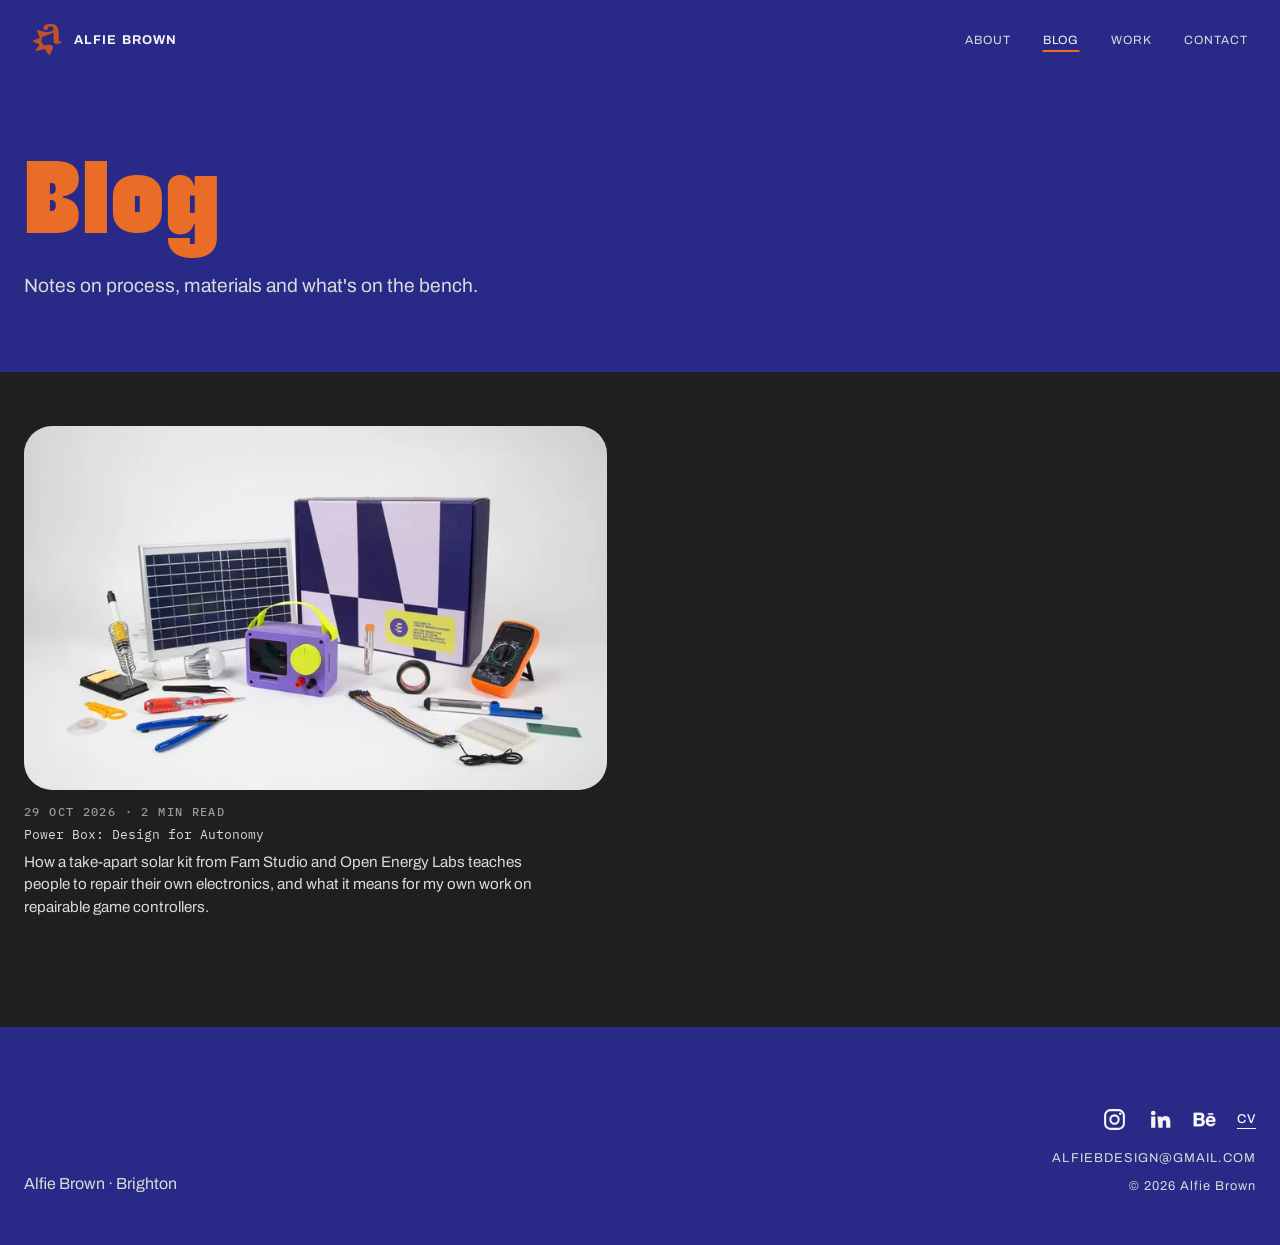
==== commit 3cd22f7d: "Add the Energy Makers Academy kit photo to the Power Box post - Photo with caption at the top of the" ====
--- a/blog/index.html
+++ b/blog/index.html
@@ -79,7 +79,7 @@
         -->
         <div class="post-list">
           <article class="post-item">
-            <div class="post-thumb post-thumb--type" aria-hidden="true"><span>Power Box</span></div>
+            <div class="post-thumb"><img src="/assets/images/blog/power-box-kit.webp" width="720" height="540" alt="The Energy Makers Academy kit: a purple Power Box with a yellow dial and handle, a small solar panel, a bulb, a multimeter, soldering tools, wires and a breadboard, in front of the purple and lilac kit box" loading="lazy"></div>
             <div class="post-meta">
               <p class="post-tag"><time datetime="2026-10-29">29 Oct 2026</time> · 2 min read</p>
               <h3><a href="/blog/power-box-design-for-autonomy">Power Box: Design for Autonomy</a></h3>
--- a/blog/blog.css
+++ b/blog/blog.css
@@ -397,6 +397,25 @@
 
 .post-section + .post-section { margin-top: 72px; }
 
+/* Photo at the top of a post. Shown no wider than the file itself so it stays sharp. */
+.post-figure { margin: 0 0 56px; }
+
+.post-figure img {
+  display: block;
+  width: 100%;
+  max-width: 720px;
+  height: auto;
+  border-radius: 28px;
+}
+
+.post-figure figcaption {
+  margin-top: 10px;
+  color: var(--ink-muted);
+  font-family: "IBM Plex Mono", monospace;
+  font-size: 0.72rem;
+  line-height: 1.45;
+}
+
 .post-section .post-eyebrow {
   margin-bottom: 8px;
   color: var(--ink-muted);
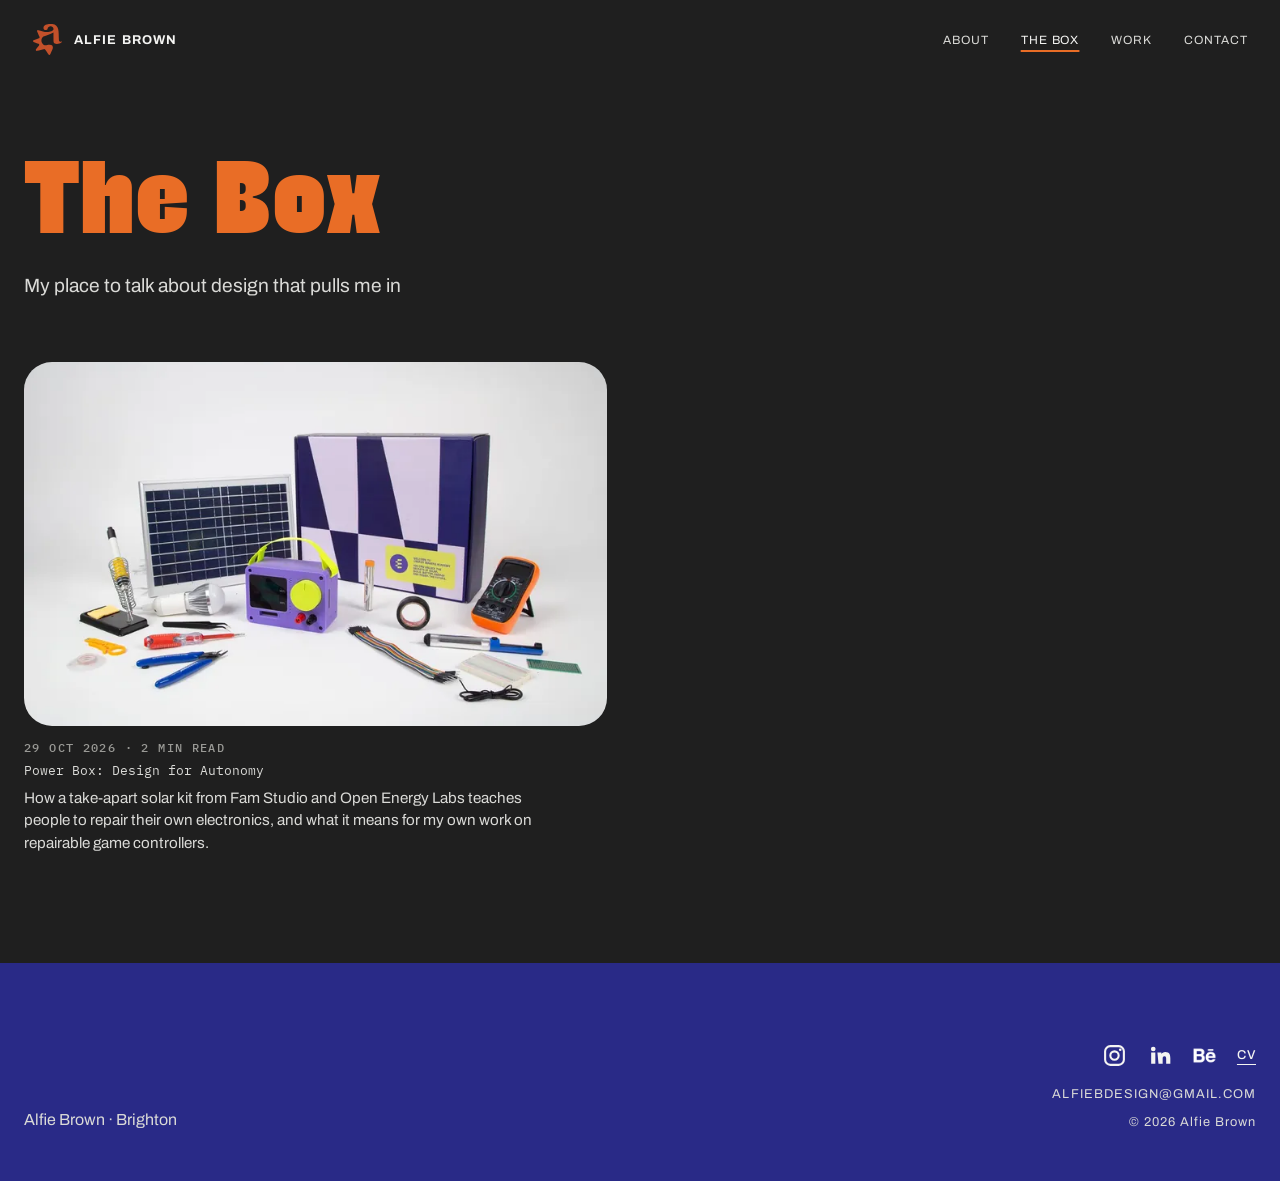
==== commit 7107ebc3: "Rename the blog to The Box - Section is called The Box everywhere: header, phone menu, page titles a" ====
--- a/blog/index.html
+++ b/blog/index.html
@@ -2,136 +2,13 @@
 <html lang="en">
 <head>
   <meta charset="UTF-8">
-  <meta name="viewport" content="width=device-width, initial-scale=1.0">
-  <title>Blog | Alfie Brown</title>
-  <link rel="icon" href="/assets/logos/a-logo.svg" type="image/svg+xml">
-  <meta name="description" content="Notes from Alfie Brown, a Brighton-based product designer: process, materials and what's on the bench.">
-  <link rel="canonical" href="https://alfiebrowndesign.co.uk/blog/">
-  <meta property="og:type" content="website">
-  <meta property="og:title" content="Blog | Alfie Brown">
-  <meta property="og:description" content="Notes from Alfie Brown, a Brighton-based product designer: process, materials and what's on the bench.">
-  <meta property="og:url" content="https://alfiebrowndesign.co.uk/blog/">
-  <meta property="og:image" content="https://alfiebrowndesign.co.uk/assets/images/general/share-image.jpg">
-  <meta name="twitter:card" content="summary_large_image">
-  <meta name="twitter:title" content="Blog | Alfie Brown">
-  <meta name="twitter:description" content="Notes from Alfie Brown, a Brighton-based product designer: process, materials and what's on the bench.">
-  <meta name="twitter:image" content="https://alfiebrowndesign.co.uk/assets/images/general/share-image.jpg">
-  <link rel="preconnect" href="https://fonts.googleapis.com">
-  <link rel="preconnect" href="https://fonts.gstatic.com" crossorigin>
-  <link rel="stylesheet" href="https://fonts.googleapis.com/css2?family=Archivo:wght@400;600;700;900&family=Archivo+Black&family=IBM+Plex+Mono:wght@400;500&display=swap">
-  <link rel="stylesheet" href="/theme-tokens.css">
-  <link rel="stylesheet" href="/site-header.css">
-  <link rel="stylesheet" href="/blog/blog.css">
+  <title>Moved | Alfie Brown</title>
+  <meta name="robots" content="noindex">
+  <link rel="canonical" href="https://alfiebrowndesign.co.uk/the-box/">
+  <meta http-equiv="refresh" content="0; url=/the-box/">
+  <script>location.replace("/the-box/" + location.hash);</script>
 </head>
-<body id="top">
-  <div class="page-shell">
-    <header class="sticky-header site-header">
-      <div class="site-header-brand">
-        <a href="/" aria-label="Back to home"><img class="site-header-logo" src="/assets/logos/a-logo.svg" alt="Alfie Brown logo"></a>
-        <span>Alfie Brown</span>
-      </div>
-      <nav class="site-header-nav" aria-label="Main navigation">
-        <a href="/#about">About</a>
-        <a href="/blog/" aria-current="page">Blog</a>
-        <a href="/#work">Work</a>
-        <a href="/#contact">Contact</a>
-      </nav>
-      <button class="site-header-menu-toggle" type="button" aria-label="Open menu" aria-expanded="false" aria-controls="menu-panel">
-        <span></span>
-        <span></span>
-        <span></span>
-      </button>
-    </header>
-    <div class="site-header-menu-panel" id="menu-panel" aria-hidden="true">
-      <nav class="site-header-menu-links" aria-label="Mobile navigation">
-        <a href="/#about">About</a>
-        <a href="/blog/" aria-current="page">Blog</a>
-        <a href="/#work">Work</a>
-        <a href="/#contact">Contact</a>
-      </nav>
-    </div>
-
-    <main>
-      <section class="blog-hero" aria-labelledby="blog-title">
-        <div class="blog-hero__inner">
-          <h1 id="blog-title">Blog</h1>
-          <!-- Intro line: swap for Alfie's own text -->
-          <p>Notes on process, materials and what's on the bench.</p>
-        </div>
-      </section>
-
-      <section class="posts" aria-labelledby="posts-title">
-        <h2 class="visually-hidden" id="posts-title">Posts</h2>
-
-        <!--
-          Posts go in .post-list, newest first. Copy this block for each one:
-
-          <article class="post-item">
-            <div class="post-thumb"><img src="/assets/images/blog/POST-IMAGE.webp" alt="DESCRIBE THE IMAGE" loading="lazy"></div>
-            <div class="post-meta">
-              <p class="post-tag"><time datetime="2026-11-01">1 Nov 2026</time> · Process</p>
-              <h3><a href="/blog/POST-SLUG">Post title</a></h3>
-              <p class="post-desc">One or two sentences on what the post is about.</p>
-            </div>
-          </article>
-
-          No photo yet? Use <div class="post-thumb post-thumb--type" aria-hidden="true"><span>Short title</span></div> instead.
-        -->
-        <div class="post-list">
-          <article class="post-item">
-            <div class="post-thumb"><img src="/assets/images/blog/power-box-kit.webp" width="720" height="540" alt="The Energy Makers Academy kit: a purple Power Box with a yellow dial and handle, a small solar panel, a bulb, a multimeter, soldering tools, wires and a breadboard, in front of the purple and lilac kit box" loading="lazy"></div>
-            <div class="post-meta">
-              <p class="post-tag"><time datetime="2026-10-29">29 Oct 2026</time> · 2 min read</p>
-              <h3><a href="/blog/power-box-design-for-autonomy">Power Box: Design for Autonomy</a></h3>
-              <p class="post-desc">How a take-apart solar kit from Fam Studio and Open Energy Labs teaches people to repair their own electronics, and what it means for my own work on repairable game controllers.</p>
-            </div>
-          </article>
-        </div>
-      </section>
-    </main>
-
-    <footer class="site-footer">
-      <div class="footer-copy">
-        <span>Alfie Brown · Brighton</span>
-      </div>
-      <div class="footer-meta">
-        <div class="footer-social">
-          <a class="instagram-link" href="https://www.instagram.com/alfiebdesign/" target="_blank" rel="noopener noreferrer" aria-label="Instagram"><svg viewBox="0 0 24 24" aria-hidden="true"><defs><linearGradient id="instagram-gradient-fill" x1="0" y1="24" x2="24" y2="0" gradientUnits="userSpaceOnUse"><stop offset="0" stop-color="#feda75"/><stop offset="0.5" stop-color="#d62976"/><stop offset="1" stop-color="#4f5bd5"/></linearGradient></defs><rect x="3" y="3" width="18" height="18" rx="5" fill="none" stroke="currentColor" stroke-width="2"/><circle cx="12" cy="12" r="4" fill="none" stroke="currentColor" stroke-width="2"/><circle cx="17.5" cy="6.5" r="1.25" fill="currentColor"/><g class="instagram-gradient" fill="none" stroke="url(#instagram-gradient-fill)" stroke-width="2"><rect x="3" y="3" width="18" height="18" rx="5"/><circle cx="12" cy="12" r="4"/></g><circle class="instagram-gradient" cx="17.5" cy="6.5" r="1.25" fill="url(#instagram-gradient-fill)"/></svg></a>
-          <a class="linkedin-link" href="https://www.linkedin.com/in/alfie-brown-148322386" target="_blank" rel="noopener noreferrer" aria-label="LinkedIn"><svg viewBox="0 0 24 24" aria-hidden="true"><path fill="currentColor" d="M4 9h4v11H4zM6 3.5a2.25 2.25 0 1 1 0 4.5 2.25 2.25 0 0 1 0-4.5zM10 9h3.8v1.6h.05c.53-1 1.83-2 3.77-2 4.03 0 4.78 2.65 4.78 6.1V20h-4v-4.7c0-1.12-.02-2.56-1.56-2.56-1.56 0-1.8 1.22-1.8 2.48V20h-4z"/></svg></a>
-          <a class="behance-link" href="https://www.behance.net/alfiebrown15" target="_blank" rel="noopener noreferrer" aria-label="Behance"><img src="/assets/logos/behance.webp" alt="" aria-hidden="true"></a>
-          <a class="cv-link" href="/assets/files/alfie-brown-cv.pdf" target="_blank" rel="noopener noreferrer">CV</a>
-        </div>
-        <a href="mailto:alfiebdesign@gmail.com">alfiebdesign@gmail.com</a>
-        <span class="footer-name">© 2026 Alfie Brown</span>
-      </div>
-    </footer>
-  </div>
-
-  <script>
-    const header = document.querySelector('.sticky-header');
-    const menuToggle = document.querySelector('.site-header-menu-toggle');
-    const menuPanel = document.getElementById('menu-panel');
-    const menuLinks = menuPanel.querySelectorAll('a');
-
-    const syncHeaderState = () => header.classList.toggle('is-scrolled', window.scrollY > 40);
-    window.addEventListener('scroll', syncHeaderState, { passive: true });
-    syncHeaderState();
-
-    const setMenu = (open, returnFocus = false) => {
-      menuToggle.setAttribute('aria-expanded', String(open));
-      menuToggle.setAttribute('aria-label', open ? 'Close menu' : 'Open menu');
-      menuPanel.classList.toggle('is-open', open);
-      menuPanel.setAttribute('aria-hidden', String(!open));
-      document.body.classList.toggle('site-menu-open', open);
-      if (open) menuLinks[0].focus();
-      else if (returnFocus) menuToggle.focus();
-    };
-
-    menuToggle.addEventListener('click', () => setMenu(menuToggle.getAttribute('aria-expanded') !== 'true'));
-    menuLinks.forEach((link) => link.addEventListener('click', () => setMenu(false)));
-    document.addEventListener('keydown', (event) => {
-      if (event.key === 'Escape' && menuToggle.getAttribute('aria-expanded') === 'true') setMenu(false, true);
-    });
-  </script>
+<body>
+  <p>This page has moved to <a href="/the-box/">/the-box/</a>.</p>
 </body>
 </html>
